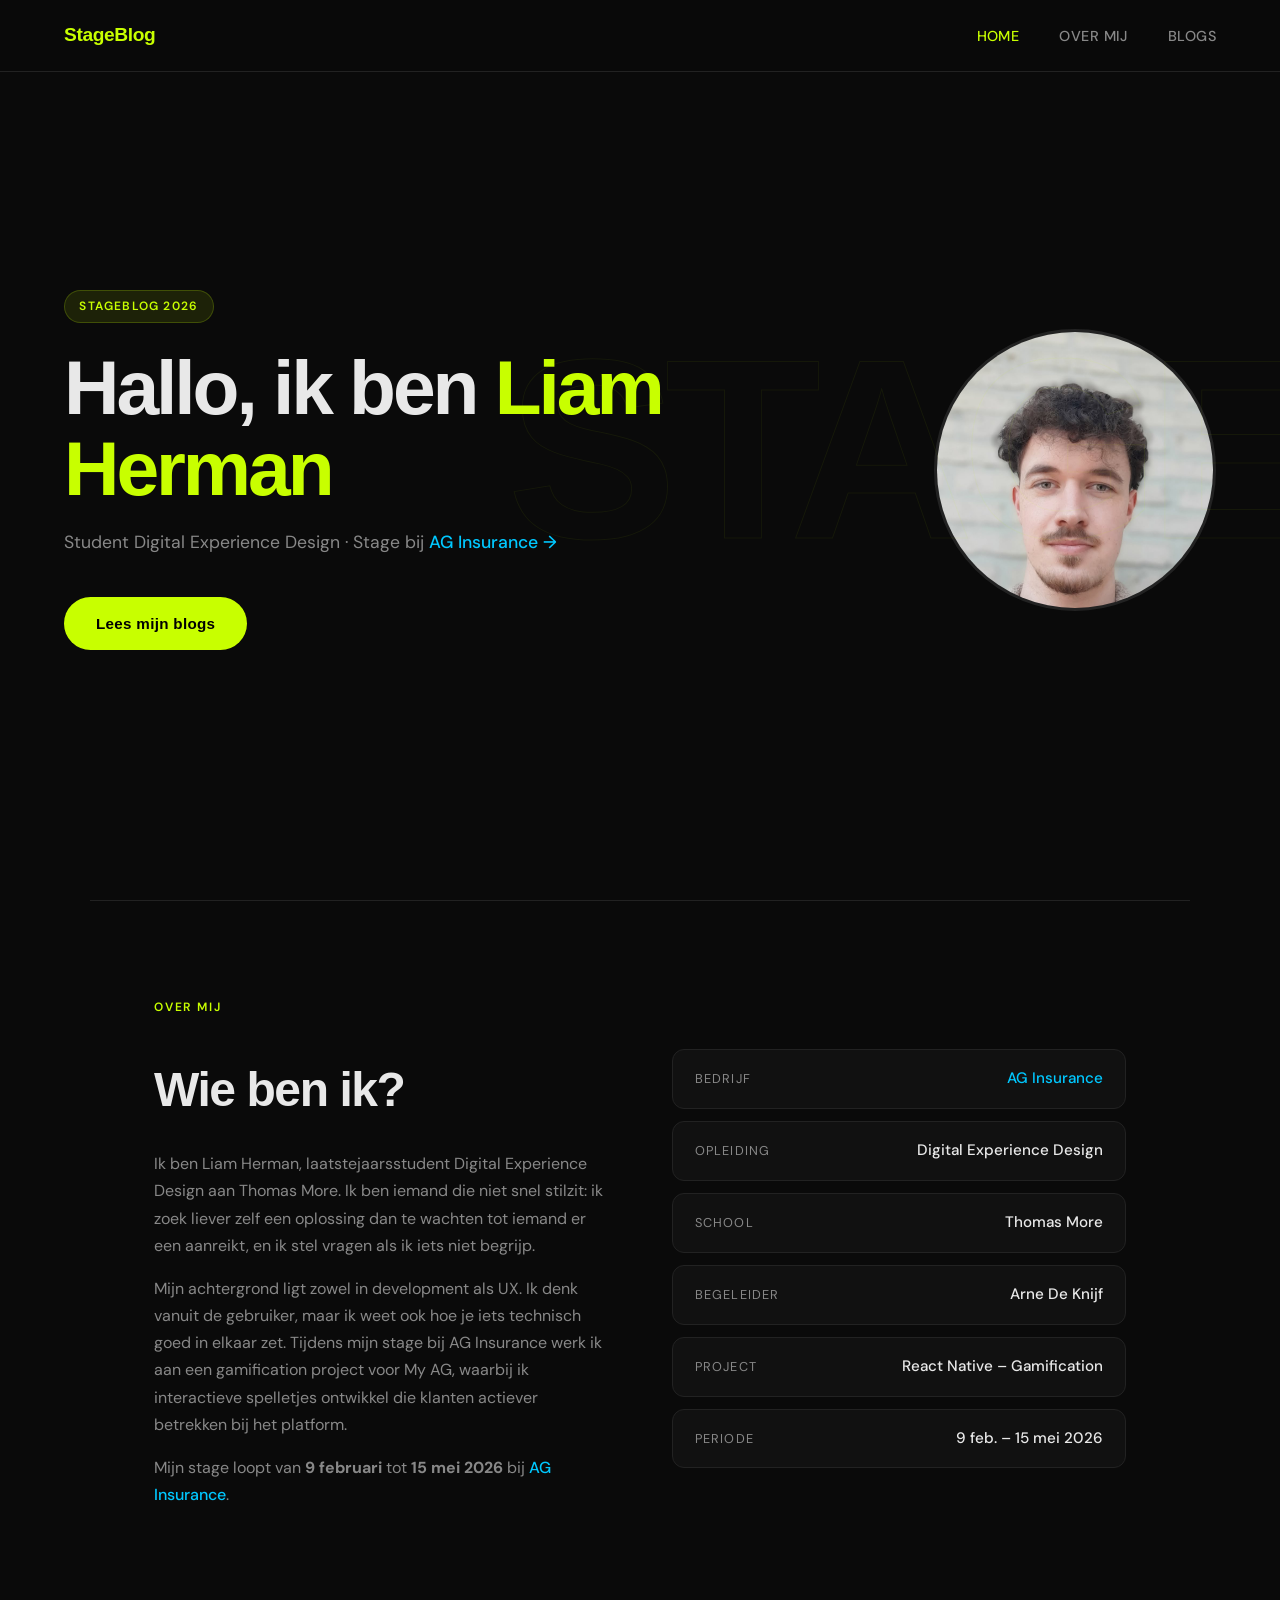
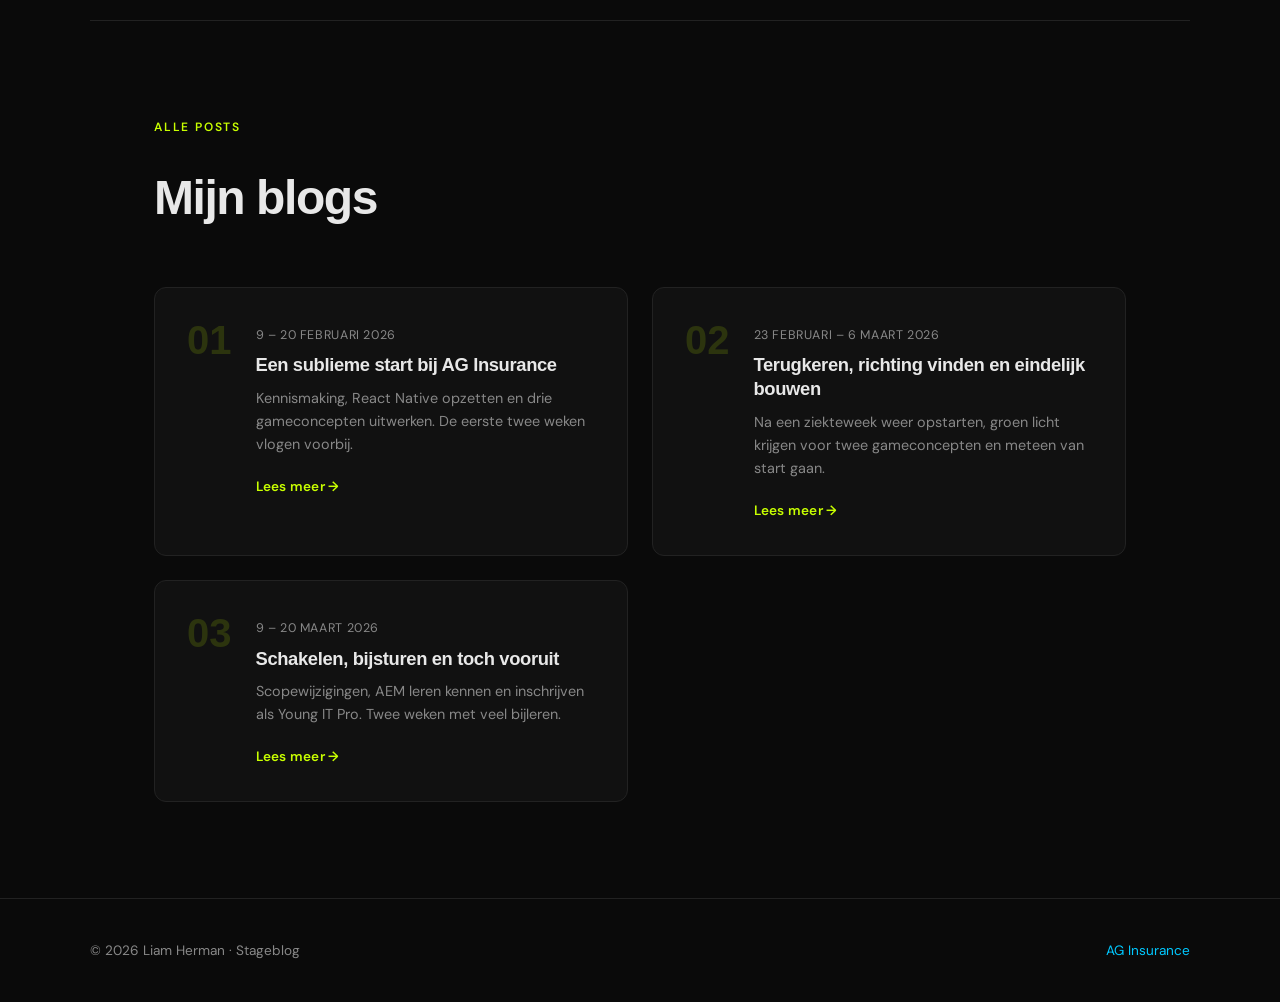
==== index.html @ 070e2cdf "first commit" ====
<!DOCTYPE html>
<html lang="nl">
<head>
  <meta charset="UTF-8" />
  <meta name="viewport" content="width=device-width, initial-scale=1.0"/>
  <title>Stageblog – Liam Herman</title>
  <link rel="preconnect" href="https://fonts.googleapis.com">
  <link href="https://fonts.googleapis.com/css2?family=Syne:wght@400;600;700;800&family=DM+Sans:ital,wght@0,300;0,400;0,500;1,300&display=swap" rel="stylesheet">
  <link rel="stylesheet" href="style.css">
</head>
<body>

  <!-- NAV -->
  <nav>
    <a href="index.html" class="nav-logo">StageBlog</a>
    <ul class="nav-links">
      <li><a href="index.html" class="active">Home</a></li>
      <li><a href="#over-mij">Over mij</a></li>
      <li><a href="#blogs">Blogs</a></li>
    </ul>
    <button class="hamburger" id="hamburger" aria-label="Menu">
      <span></span><span></span><span></span>
    </button>
  </nav>

  <!-- HERO -->
  <header class="hero">
    <div class="hero-content">
      <span class="hero-tag">Stageblog 2026</span>
      <h1>Hallo, ik ben <span class="accent">Liam Herman</span></h1>
      <p class="hero-sub">Student Digital Experience Design · Stage bij <a href="https://www.aginsurance.be" target="_blank" class="company-link">AG Insurance →</a></p>
      <a href="#blogs" class="btn-primary">Lees mijn blogs</a>
    </div>
    <div class="hero-photo">
      <div class="photo-frame">
        <img src="images/foto.jpg" alt="Liam Herman" onerror="this.style.display='none'; this.parentElement.classList.add('no-photo')"/>
        <div class="photo-placeholder"></div>
      </div>
    </div>
    <div class="hero-bg-text">STAGE</div>
  </header>

  <!-- OVER MIJ -->
  <section id="over-mij" class="about-section">
    <div class="section-label">Over mij</div>
    <div class="about-grid">
      <div class="about-text">
        <h2>Wie ben ik?</h2>
        <p>
          Ik ben Liam Herman, laatstejaarsstudent Digital Experience Design aan Thomas More. Ik ben iemand die niet snel stilzit: ik zoek liever zelf een oplossing dan te wachten tot iemand er een aanreikt, en ik stel vragen als ik iets niet begrijp.
        </p>
        <p>
          Mijn achtergrond ligt zowel in development als UX. Ik denk vanuit de gebruiker, maar ik weet ook hoe je iets technisch goed in elkaar zet. Tijdens mijn stage bij AG Insurance werk ik aan een gamification project voor My AG, waarbij ik interactieve spelletjes ontwikkel die klanten actiever betrekken bij het platform.
        </p>
        <p>
          Mijn stage loopt van <strong>9 februari</strong> tot <strong>15 mei 2026</strong> bij <a href="https://www.aginsurance.be" target="_blank" class="company-link">AG Insurance</a>.
        </p>
      </div>
      <div class="about-info">
        <div class="info-card">
          <span class="info-label">Bedrijf</span>
          <span class="info-value"><a href="https://www.aginsurance.be" target="_blank">AG Insurance</a></span>
        </div>
        <div class="info-card">
          <span class="info-label">Opleiding</span>
          <span class="info-value">Digital Experience Design</span>
        </div>
        <div class="info-card">
          <span class="info-label">School</span>
          <span class="info-value">Thomas More</span>
        </div>
        <div class="info-card">
          <span class="info-label">Begeleider</span>
          <span class="info-value">Arne De Knijf</span>
        </div>
        <div class="info-card">
          <span class="info-label">Project</span>
          <span class="info-value">React Native – Gamification</span>
        </div>
        <div class="info-card">
          <span class="info-label">Periode</span>
          <span class="info-value">9 feb. – 15 mei 2026</span>
        </div>
      </div>
    </div>
  </section>

  <!-- BLOG OVERZICHT -->
  <section id="blogs" class="blogs-section">
    <div class="section-label">Alle posts</div>
    <h2 class="section-title">Mijn blogs</h2>

    <div class="blog-grid" id="blog-grid">

      <a href="blogs/blog1.html" class="blog-card">
        <div class="blog-card-number">01</div>
        <div class="blog-card-content">
          <span class="blog-date">9 – 20 februari 2026</span>
          <h3>Een sublieme start bij AG Insurance</h3>
          <p>Kennismaking, React Native opzetten en drie gameconcepten uitwerken. De eerste twee weken vlogen voorbij.</p>
          <span class="blog-read">Lees meer →</span>
        </div>
      </a>

      <a href="blogs/blog2.html" class="blog-card">
        <div class="blog-card-number">02</div>
        <div class="blog-card-content">
          <span class="blog-date">23 februari – 6 maart 2026</span>
          <h3>Terugkeren, richting vinden en eindelijk bouwen</h3>
          <p>Na een ziekteweek weer opstarten, groen licht krijgen voor twee gameconcepten en meteen van start gaan.</p>
          <span class="blog-read">Lees meer →</span>
        </div>
      </a>

      <a href="blogs/blog3.html" class="blog-card">
        <div class="blog-card-number">03</div>
        <div class="blog-card-content">
          <span class="blog-date">9 – 20 maart 2026</span>
          <h3>Schakelen, bijsturen en toch vooruit</h3>
          <p>Scopewijzigingen, AEM leren kennen en inschrijven als Young IT Pro. Twee weken met veel bijleren.</p>
          <span class="blog-read">Lees meer →</span>
        </div>
      </a>

      <!-- Voeg hier toekomstige blog-cards toe -->

    </div>
  </section>

  <!-- FOOTER -->
  <footer>
    <div class="footer-inner">
      <p>© <span id="year"></span> Liam Herman · Stageblog</p>
      <p><a href="https://www.aginsurance.be" target="_blank">AG Insurance</a></p>
    </div>
  </footer>

  <script src="script.js"></script>
</body>
</html>
---- style.css ----
/* ─── RESET & VARIABLES ─── */
*, *::before, *::after { box-sizing: border-box; margin: 0; padding: 0; }

:root {
  --bg:        #0a0a0a;
  --surface:   #111111;
  --surface2:  #181818;
  --border:    #222222;
  --text:      #e8e8e8;
  --text-muted:#888888;
  --accent:    #c8ff00;
  --accent2:   #00c8ff;
  --font-head: 'Clash Display', sans-serif;
  --font-body: 'DM Sans', sans-serif;
  --radius:    12px;
  --max-w:     1100px;
}

html { scroll-behavior: smooth; }

body {
  background: var(--bg);
  color: var(--text);
  font-family: var(--font-body);
  font-size: 16px;
  line-height: 1.7;
  overflow-x: hidden;
}

a { color: inherit; text-decoration: none; }
img { display: block; max-width: 100%; }

/* ─── NAV ─── */
nav {
  position: fixed; top: 0; left: 0; right: 0; z-index: 100;
  display: flex; align-items: center; justify-content: space-between;
  padding: 1.2rem 5%;
  background: rgba(10,10,10,0.85);
  backdrop-filter: blur(16px);
  border-bottom: 1px solid var(--border);
}

.nav-logo {
  font-family: var(--font-head);
  font-weight: 800;
  font-size: 1.2rem;
  letter-spacing: -0.02em;
  color: var(--accent);
}

.nav-links {
  list-style: none;
  display: flex; gap: 2.5rem;
}

.nav-links a {
  font-size: 0.9rem;
  font-weight: 500;
  color: var(--text-muted);
  transition: color 0.2s;
  letter-spacing: 0.03em;
  text-transform: uppercase;
}

.nav-links a:hover,
.nav-links a.active { color: var(--accent); }

.hamburger {
  display: none;
  flex-direction: column; gap: 5px;
  background: none; border: none; cursor: pointer; padding: 4px;
}
.hamburger span {
  display: block; width: 24px; height: 2px;
  background: var(--text);
  transition: 0.3s;
}
.hamburger.open span:nth-child(1) { transform: translateY(7px) rotate(45deg); }
.hamburger.open span:nth-child(2) { opacity: 0; }
.hamburger.open span:nth-child(3) { transform: translateY(-7px) rotate(-45deg); }

/* ─── HERO ─── */
.hero {
  min-height: 100vh;
  display: flex; align-items: center;
  padding: 120px 5% 80px;
  position: relative;
  overflow: hidden;
  gap: 4rem;
}

.hero-bg-text {
  position: absolute;
  right: -2%;
  top: 50%;
  transform: translateY(-50%);
  font-family: var(--font-head);
  font-weight: 800;
  font-size: clamp(8rem, 20vw, 18rem);
  color: transparent;
  -webkit-text-stroke: 1px rgba(200,255,0,0.06);
  pointer-events: none;
  user-select: none;
  letter-spacing: -0.05em;
  white-space: nowrap;
}

.hero-content {
  flex: 1;
  animation: fadeUp 0.8s ease both;
}

.hero-tag {
  display: inline-block;
  background: rgba(200,255,0,0.1);
  color: var(--accent);
  font-size: 0.75rem;
  font-weight: 600;
  letter-spacing: 0.1em;
  text-transform: uppercase;
  padding: 0.35rem 0.9rem;
  border-radius: 100px;
  border: 1px solid rgba(200,255,0,0.2);
  margin-bottom: 1.5rem;
}

.hero h1 {
  font-family: var(--font-head);
  font-size: clamp(2.8rem, 6vw, 5rem);
  font-weight: 800;
  line-height: 1.05;
  letter-spacing: -0.04em;
  margin-bottom: 1.2rem;
}

.accent { color: var(--accent); }

.hero-sub {
  font-size: 1.1rem;
  color: var(--text-muted);
  margin-bottom: 2.5rem;
}

.company-link {
  color: var(--accent2);
  font-weight: 500;
  transition: opacity 0.2s;
}
.company-link:hover { opacity: 0.75; }

.btn-primary {
  display: inline-block;
  background: var(--accent);
  color: #000;
  font-family: var(--font-head);
  font-weight: 700;
  font-size: 0.95rem;
  padding: 0.85rem 2rem;
  border-radius: 100px;
  letter-spacing: 0.02em;
  transition: transform 0.2s, box-shadow 0.2s;
}
.btn-primary:hover {
  transform: translateY(-2px);
  box-shadow: 0 8px 30px rgba(200,255,0,0.25);
}

.hero-photo {
  flex-shrink: 0;
  animation: fadeUp 0.8s 0.2s ease both;
}

.photo-frame {
  width: clamp(200px, 22vw, 300px);
  height: clamp(200px, 22vw, 300px);
  border-radius: 50%;
  overflow: hidden;
  border: 3px solid var(--border);
  position: relative;
  background: var(--surface2);
}

.photo-frame img {
  width: 100%; height: 100%;
  object-fit: cover;
}

.photo-placeholder {
  display: none;
  position: absolute; inset: 0;
  align-items: center; justify-content: center;
  font-family: var(--font-head);
  font-weight: 800;
  font-size: 3rem;
  color: var(--accent);
  background-image: url("images/me.png");
  background-size: cover;
}

.photo-frame.no-photo .photo-placeholder { display: flex; }

/* ─── SECTION SHARED ─── */
section {
  padding: 6rem 5%;
  max-width: var(--max-w);
  margin: 0 auto;
}

.section-label {
  font-size: 0.75rem;
  font-weight: 600;
  letter-spacing: 0.15em;
  text-transform: uppercase;
  color: var(--accent);
  margin-bottom: 1.2rem;
}

/* ─── ABOUT ─── */
.about-section { border-top: 1px solid var(--border); }

.about-grid {
  display: grid;
  grid-template-columns: 1fr 1fr;
  gap: 4rem;
  align-items: start;
  margin-top: 2rem;
}

.about-text h2 {
  font-family: var(--font-head);
  font-size: clamp(2rem, 4vw, 3rem);
  font-weight: 800;
  letter-spacing: -0.03em;
  margin-bottom: 1.2rem;
}

.about-text p {
  color: var(--text-muted);
  margin-bottom: 1rem;
}

.about-info {
  display: flex; flex-direction: column; gap: 0.75rem;
}

.info-card {
  background: var(--surface);
  border: 1px solid var(--border);
  border-radius: var(--radius);
  padding: 1rem 1.4rem;
  display: flex; justify-content: space-between; align-items: center;
  transition: border-color 0.2s;
}
.info-card:hover { border-color: var(--accent); }

.info-label {
  font-size: 0.8rem;
  text-transform: uppercase;
  letter-spacing: 0.08em;
  color: var(--text-muted);
}

.info-value {
  font-weight: 500;
  font-size: 0.95rem;
}
.info-value a { color: var(--accent2); }
.info-value a:hover { text-decoration: underline; }

/* ─── BLOGS ─── */
.blogs-section {
  border-top: 1px solid var(--border);
  max-width: var(--max-w);
  margin: 0 auto;
  padding: 6rem 5%;
}

.section-title {
  font-family: var(--font-head);
  font-size: clamp(2rem, 4vw, 3rem);
  font-weight: 800;
  letter-spacing: -0.03em;
  margin-bottom: 3rem;
}

.blog-grid {
  display: grid;
  grid-template-columns: repeat(auto-fill, minmax(320px, 1fr));
  gap: 1.5rem;
}

.blog-card {
  background: var(--surface);
  border: 1px solid var(--border);
  border-radius: var(--radius);
  padding: 2rem;
  display: flex; gap: 1.5rem;
  transition: border-color 0.25s, transform 0.25s, box-shadow 0.25s;
  cursor: pointer;
}

.blog-card:hover {
  border-color: var(--accent);
  transform: translateY(-4px);
  box-shadow: 0 12px 40px rgba(200,255,0,0.08);
}

.blog-card-number {
  font-family: var(--font-head);
  font-size: 2.5rem;
  font-weight: 800;
  color: rgba(200,255,0,0.15);
  line-height: 1;
  flex-shrink: 0;
  transition: color 0.25s;
}
.blog-card:hover .blog-card-number { color: rgba(200,255,0,0.35); }

.blog-card-content { flex: 1; }

.blog-date {
  font-size: 0.78rem;
  color: var(--text-muted);
  letter-spacing: 0.05em;
  text-transform: uppercase;
}

.blog-card-content h3 {
  font-family: var(--font-head);
  font-size: 1.15rem;
  font-weight: 700;
  margin: 0.4rem 0 0.6rem;
  letter-spacing: -0.02em;
  line-height: 1.3;
}

.blog-card-content p {
  font-size: 0.9rem;
  color: var(--text-muted);
  line-height: 1.6;
  margin-bottom: 1rem;
}

.blog-read {
  font-size: 0.85rem;
  font-weight: 600;
  color: var(--accent);
  letter-spacing: 0.02em;
}

/* ─── FOOTER ─── */
footer {
  border-top: 1px solid var(--border);
  padding: 2.5rem 5%;
}

.footer-inner {
  max-width: var(--max-w);
  margin: 0 auto;
  display: flex; justify-content: space-between; align-items: center;
  flex-wrap: wrap; gap: 0.5rem;
}

footer p {
  font-size: 0.85rem;
  color: var(--text-muted);
}

footer a { color: var(--accent2); }
footer a:hover { text-decoration: underline; }

/* ─── ANIMATIONS ─── */
@keyframes fadeUp {
  from { opacity: 0; transform: translateY(30px); }
  to   { opacity: 1; transform: translateY(0); }
}

/* ─── RESPONSIVE ─── */
@media (max-width: 768px) {
  .nav-links {
    display: none;
    position: fixed;
    top: 65px; left: 0; right: 0;
    background: var(--surface);
    flex-direction: column;
    gap: 0;
    border-bottom: 1px solid var(--border);
  }
  .nav-links.open { display: flex; }
  .nav-links li a {
    display: block;
    padding: 1.1rem 5%;
    border-bottom: 1px solid var(--border);
  }
  .hamburger { display: flex; }

  .hero { flex-direction: column; text-align: center; padding-top: 100px; }
  .hero-photo { order: -1; }
  .about-grid { grid-template-columns: 1fr; gap: 2rem; }
  .blog-grid { grid-template-columns: 1fr; }
  .footer-inner { flex-direction: column; text-align: center; }
}
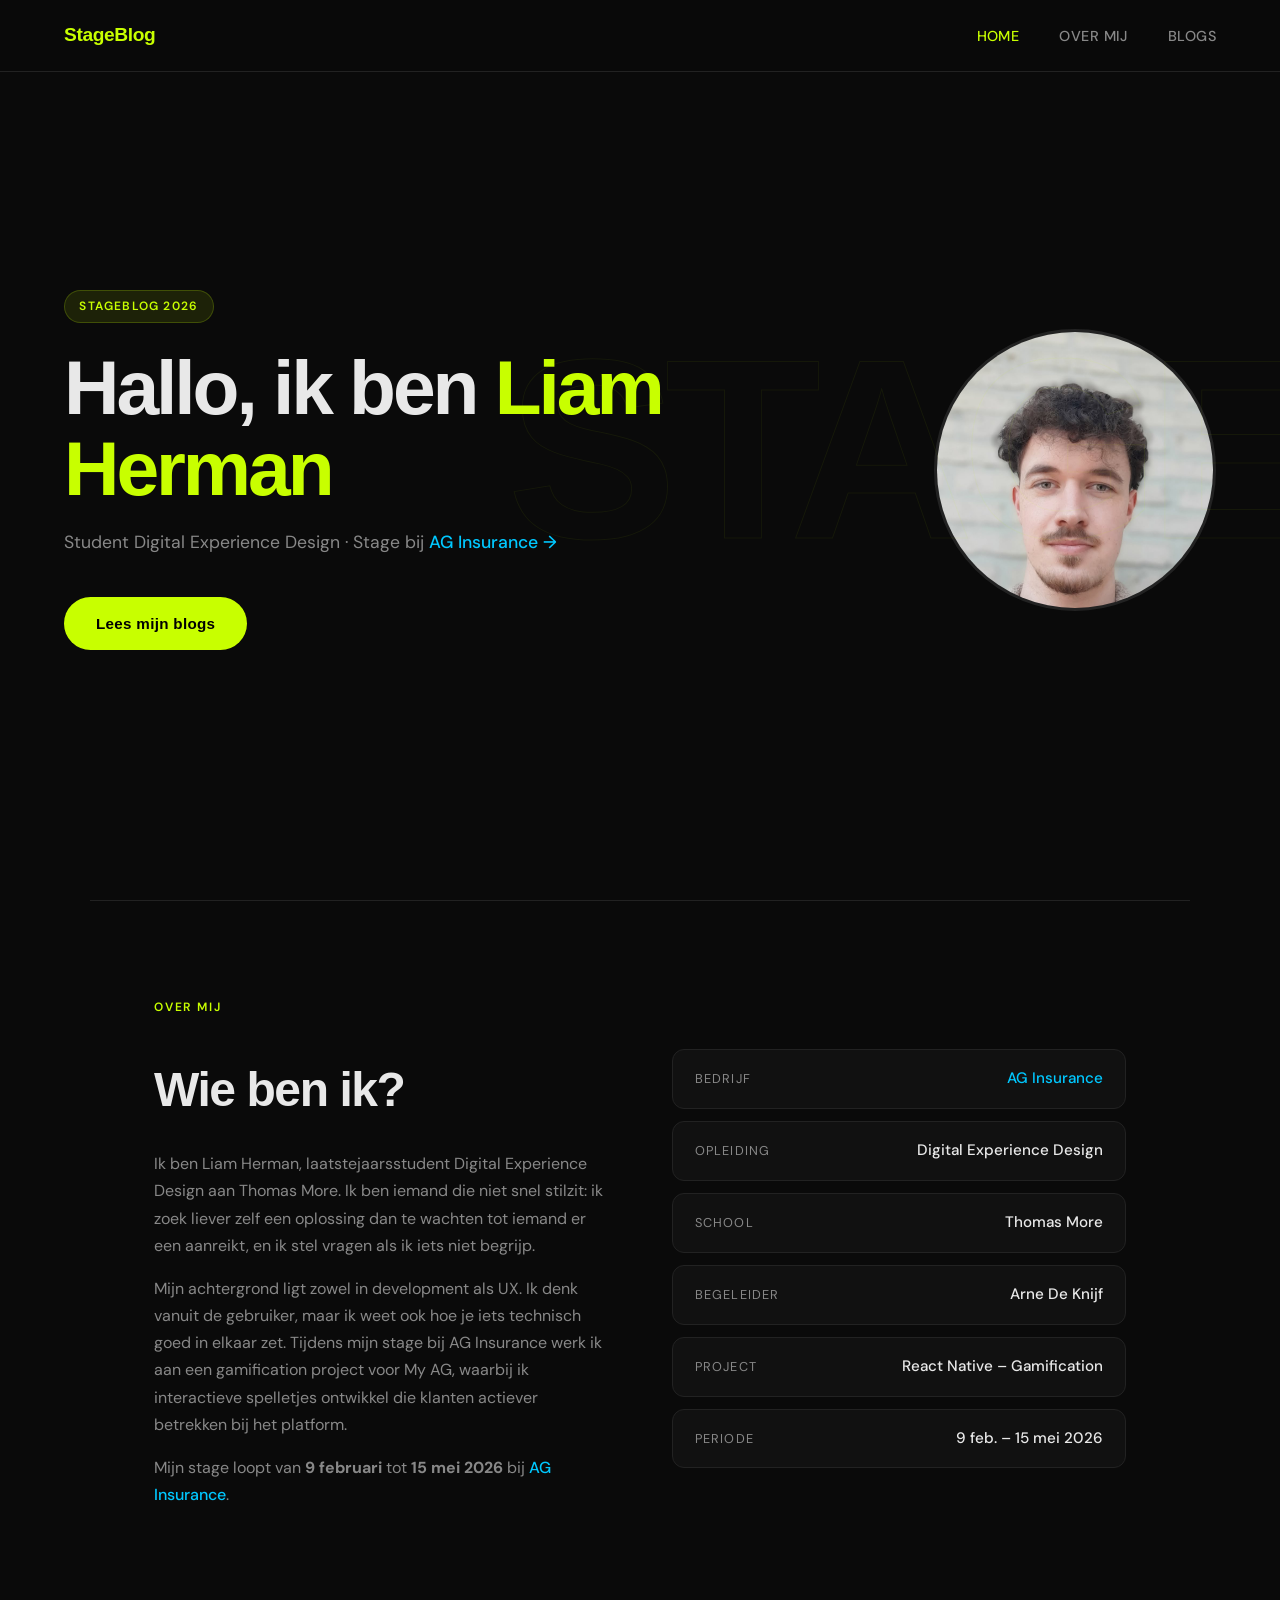
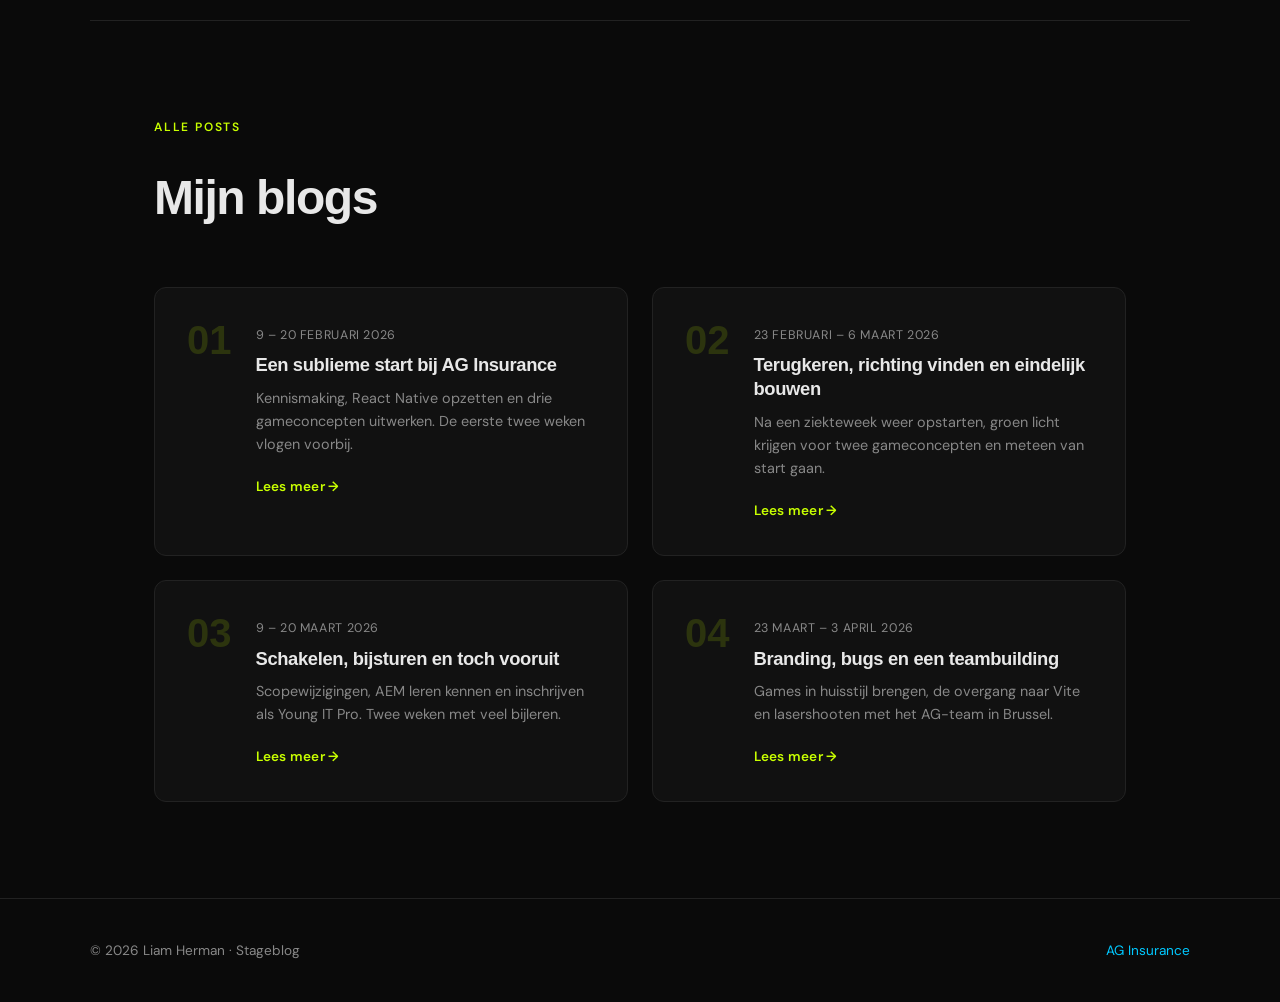
==== commit b911e7c7: "Added blog 4" ====
--- a/index.html
+++ b/index.html
@@ -122,6 +122,16 @@
         </div>
       </a>
 
+      <a href="blogs/blog4.html" class="blog-card">
+        <div class="blog-card-number">04</div>
+        <div class="blog-card-content">
+          <span class="blog-date">23 maart – 3 april 2026</span>
+          <h3>Branding, bugs en een teambuilding</h3>
+          <p>Games in huisstijl brengen, de overgang naar Vite en lasershooten met het AG-team in Brussel.</p>
+          <span class="blog-read">Lees meer →</span>
+        </div>
+      </a>
+
       <!-- Voeg hier toekomstige blog-cards toe -->
 
     </div>
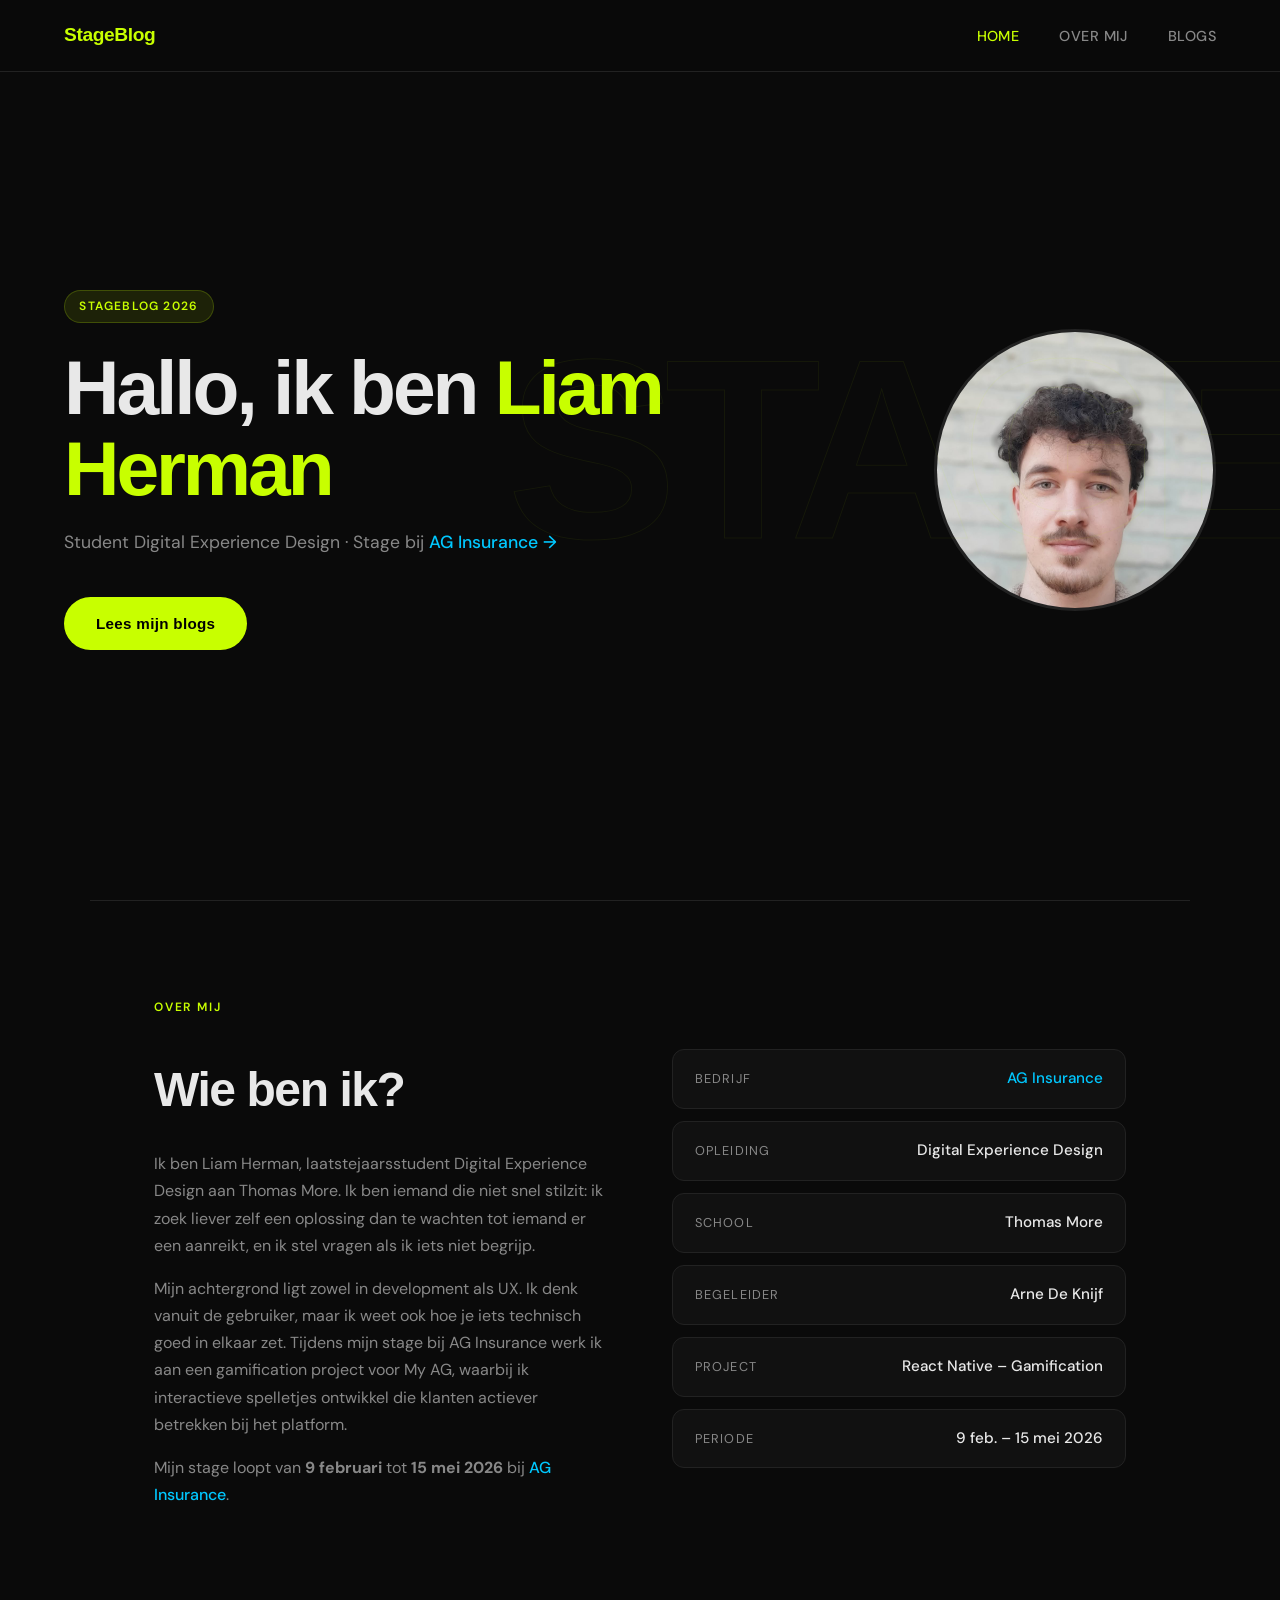
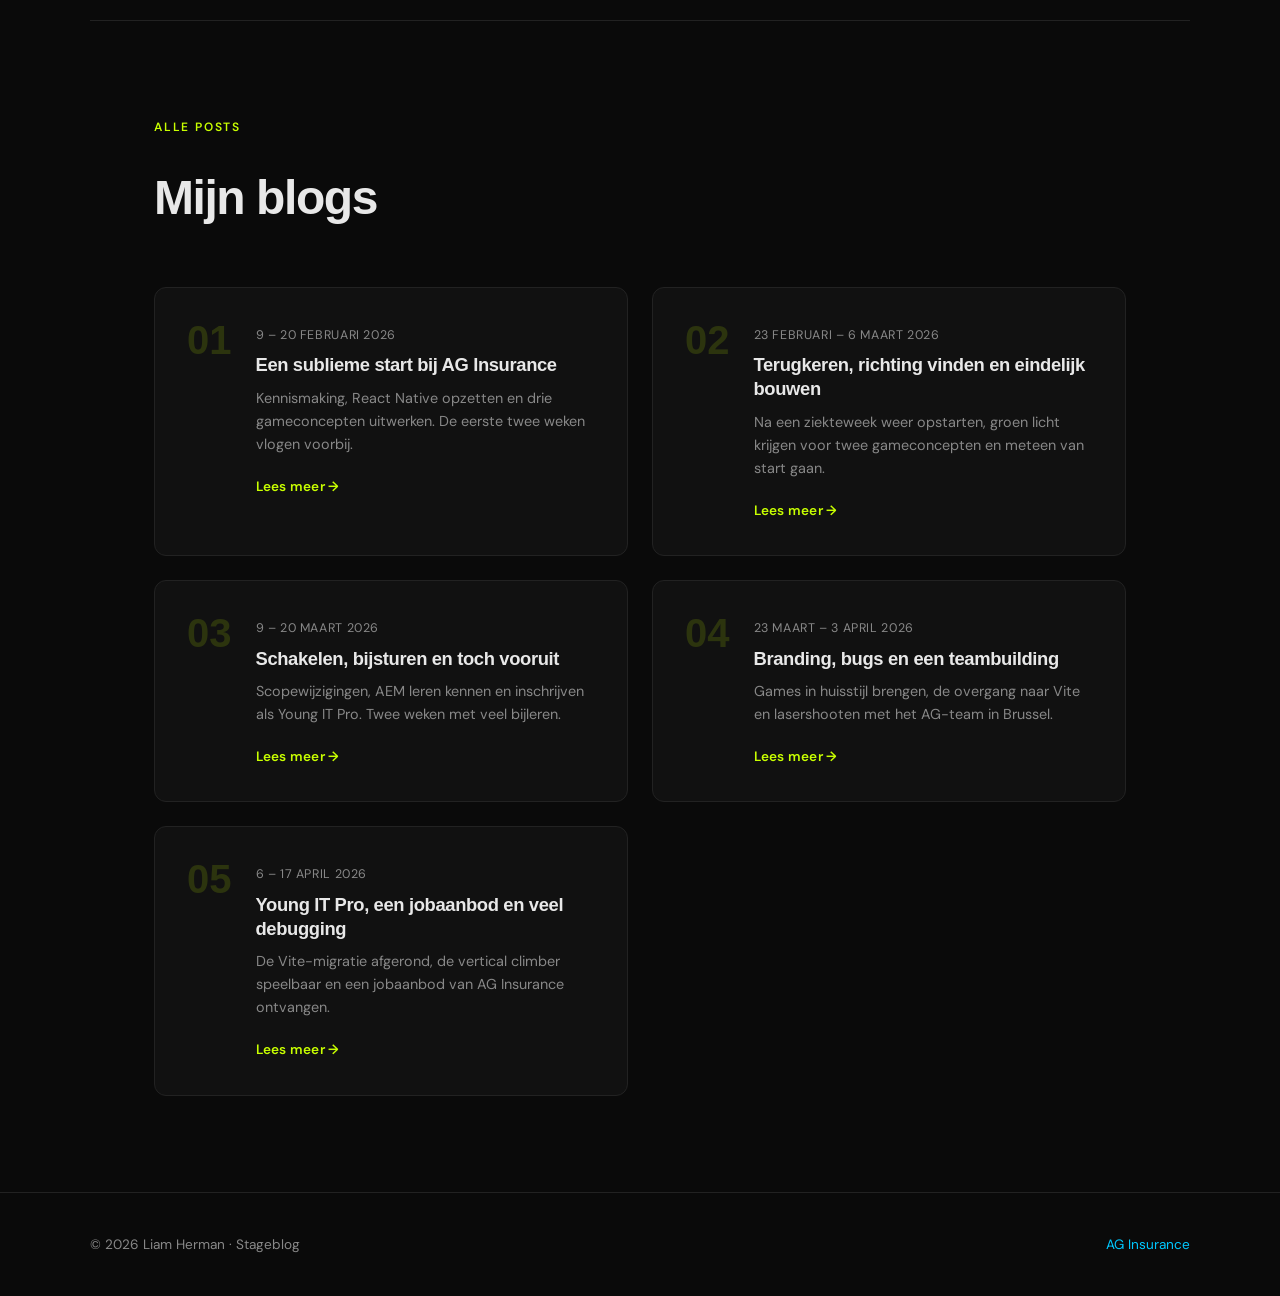
==== commit 646c3fba: "Add blog 5" ====
--- a/index.html
+++ b/index.html
@@ -132,6 +132,16 @@
         </div>
       </a>
 
+      <a href="blogs/blog5.html" class="blog-card">
+        <div class="blog-card-number">05</div>
+        <div class="blog-card-content">
+          <span class="blog-date">6 – 17 april 2026</span>
+          <h3>Young IT Pro, een jobaanbod en veel debugging</h3>
+          <p>De Vite-migratie afgerond, de vertical climber speelbaar en een jobaanbod van AG Insurance ontvangen.</p>
+          <span class="blog-read">Lees meer →</span>
+        </div>
+      </a>
+
       <!-- Voeg hier toekomstige blog-cards toe -->
 
     </div>
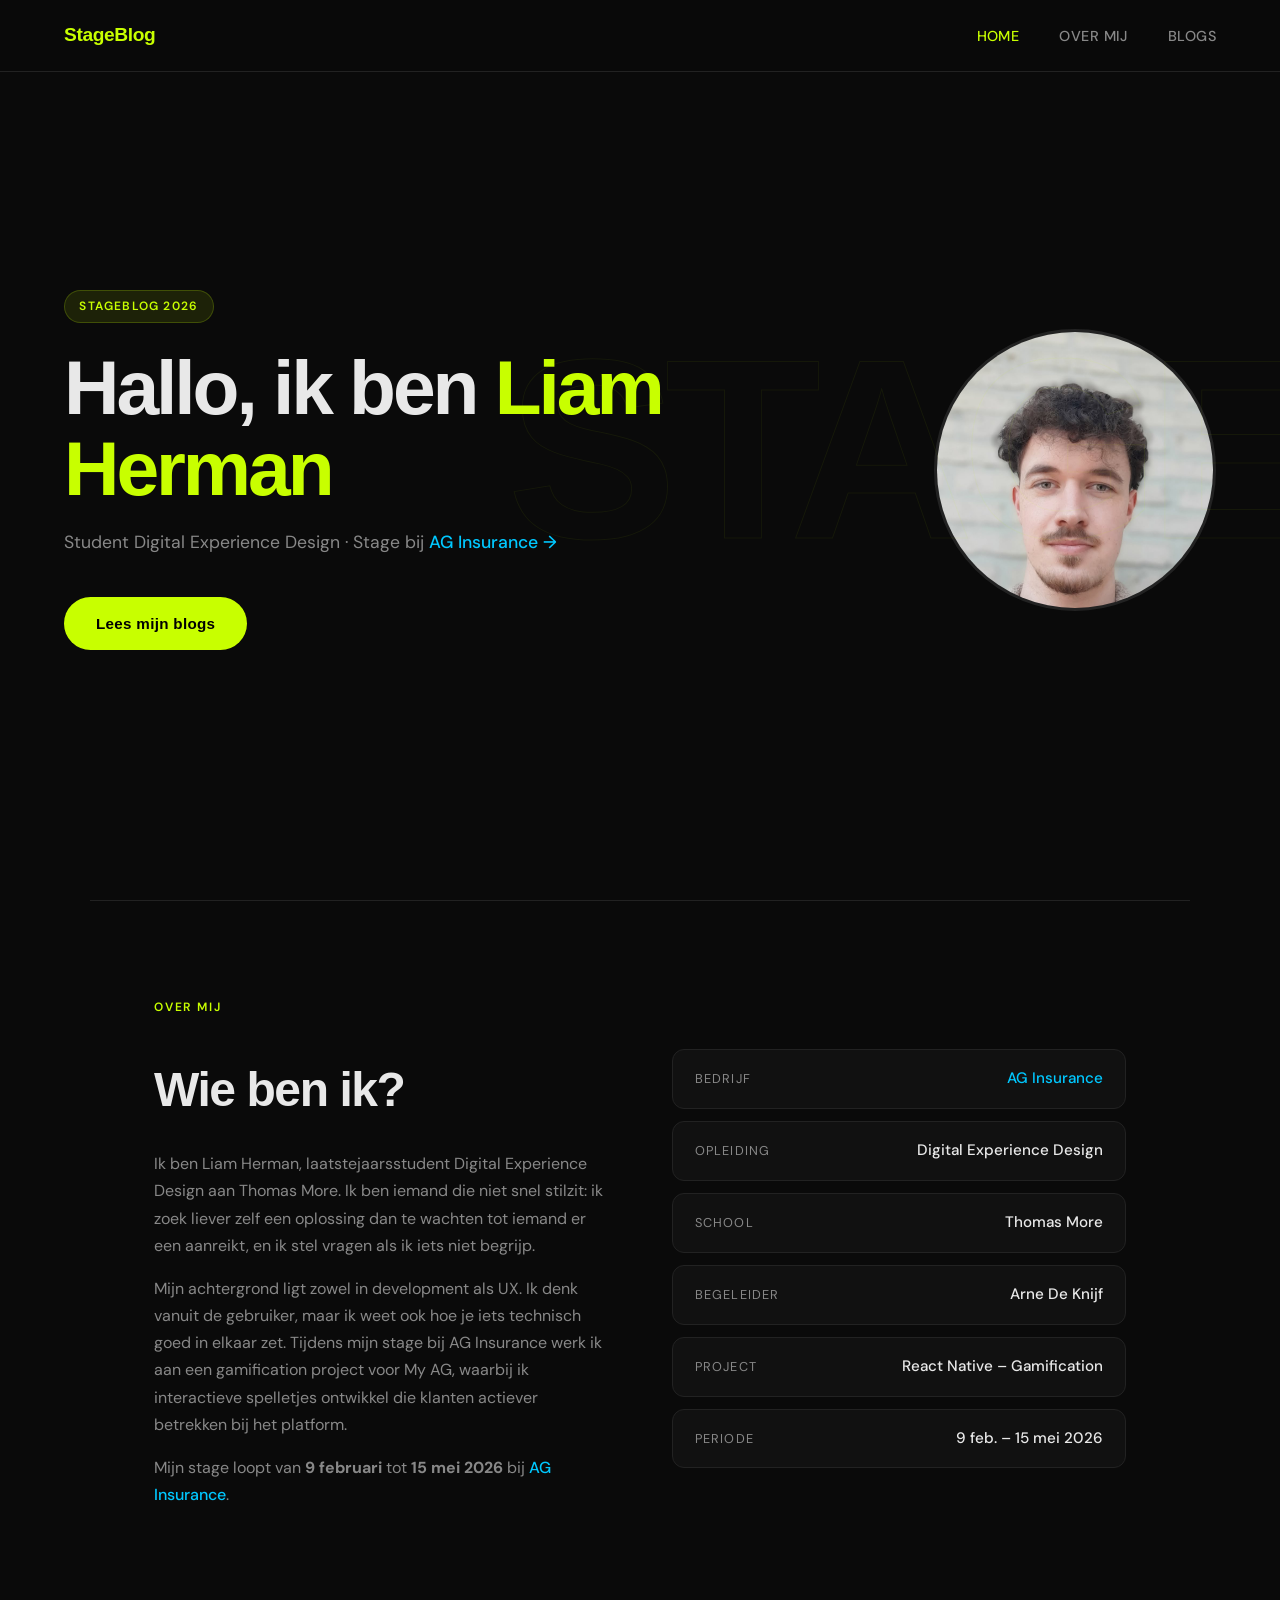
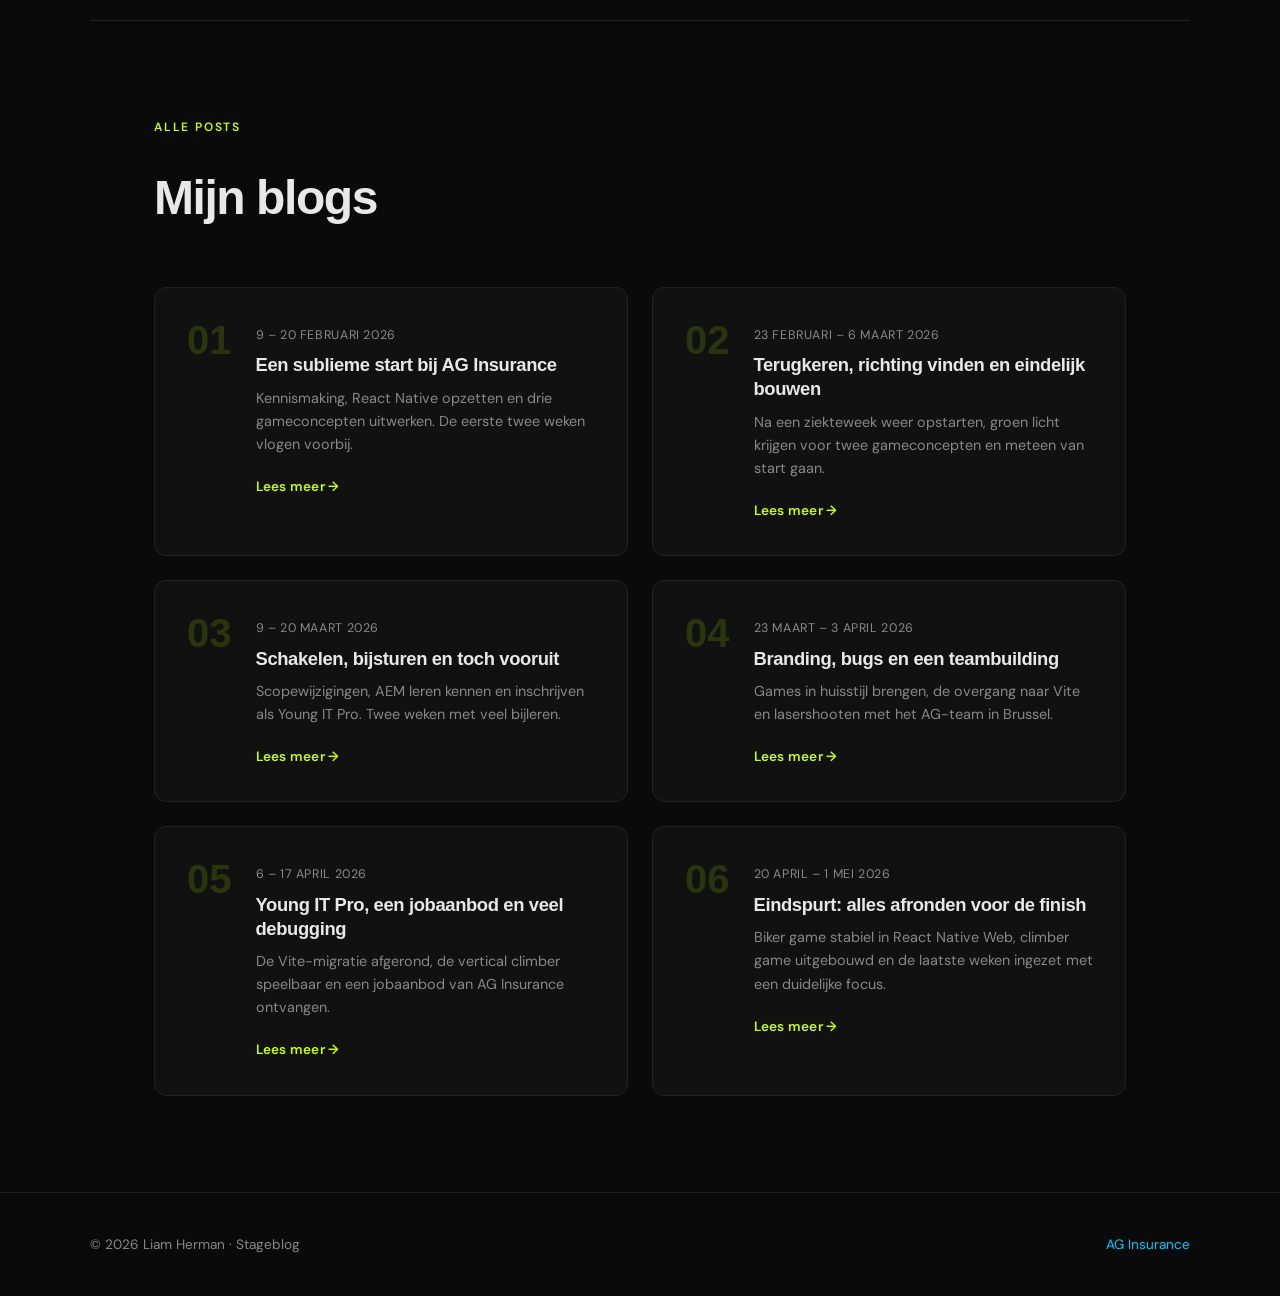
==== commit 1ae8223a: "Added blog 6" ====
--- a/index.html
+++ b/index.html
@@ -142,6 +142,17 @@
         </div>
       </a>
 
+      <a href="blogs/blog6.html" class="blog-card">
+        <div class="blog-card-number">06</div>
+        <div class="blog-card-content">
+          <span class="blog-date">20 april – 1 mei 2026</span>
+          <h3>Eindspurt: alles afronden voor de finish</h3>
+          <p>Biker game stabiel in React Native Web, climber game uitgebouwd en de laatste weken ingezet met een duidelijke focus.</p>
+          <span class="blog-read">Lees meer →</span>
+        </div>
+      </a>
+
+
       <!-- Voeg hier toekomstige blog-cards toe -->
 
     </div>
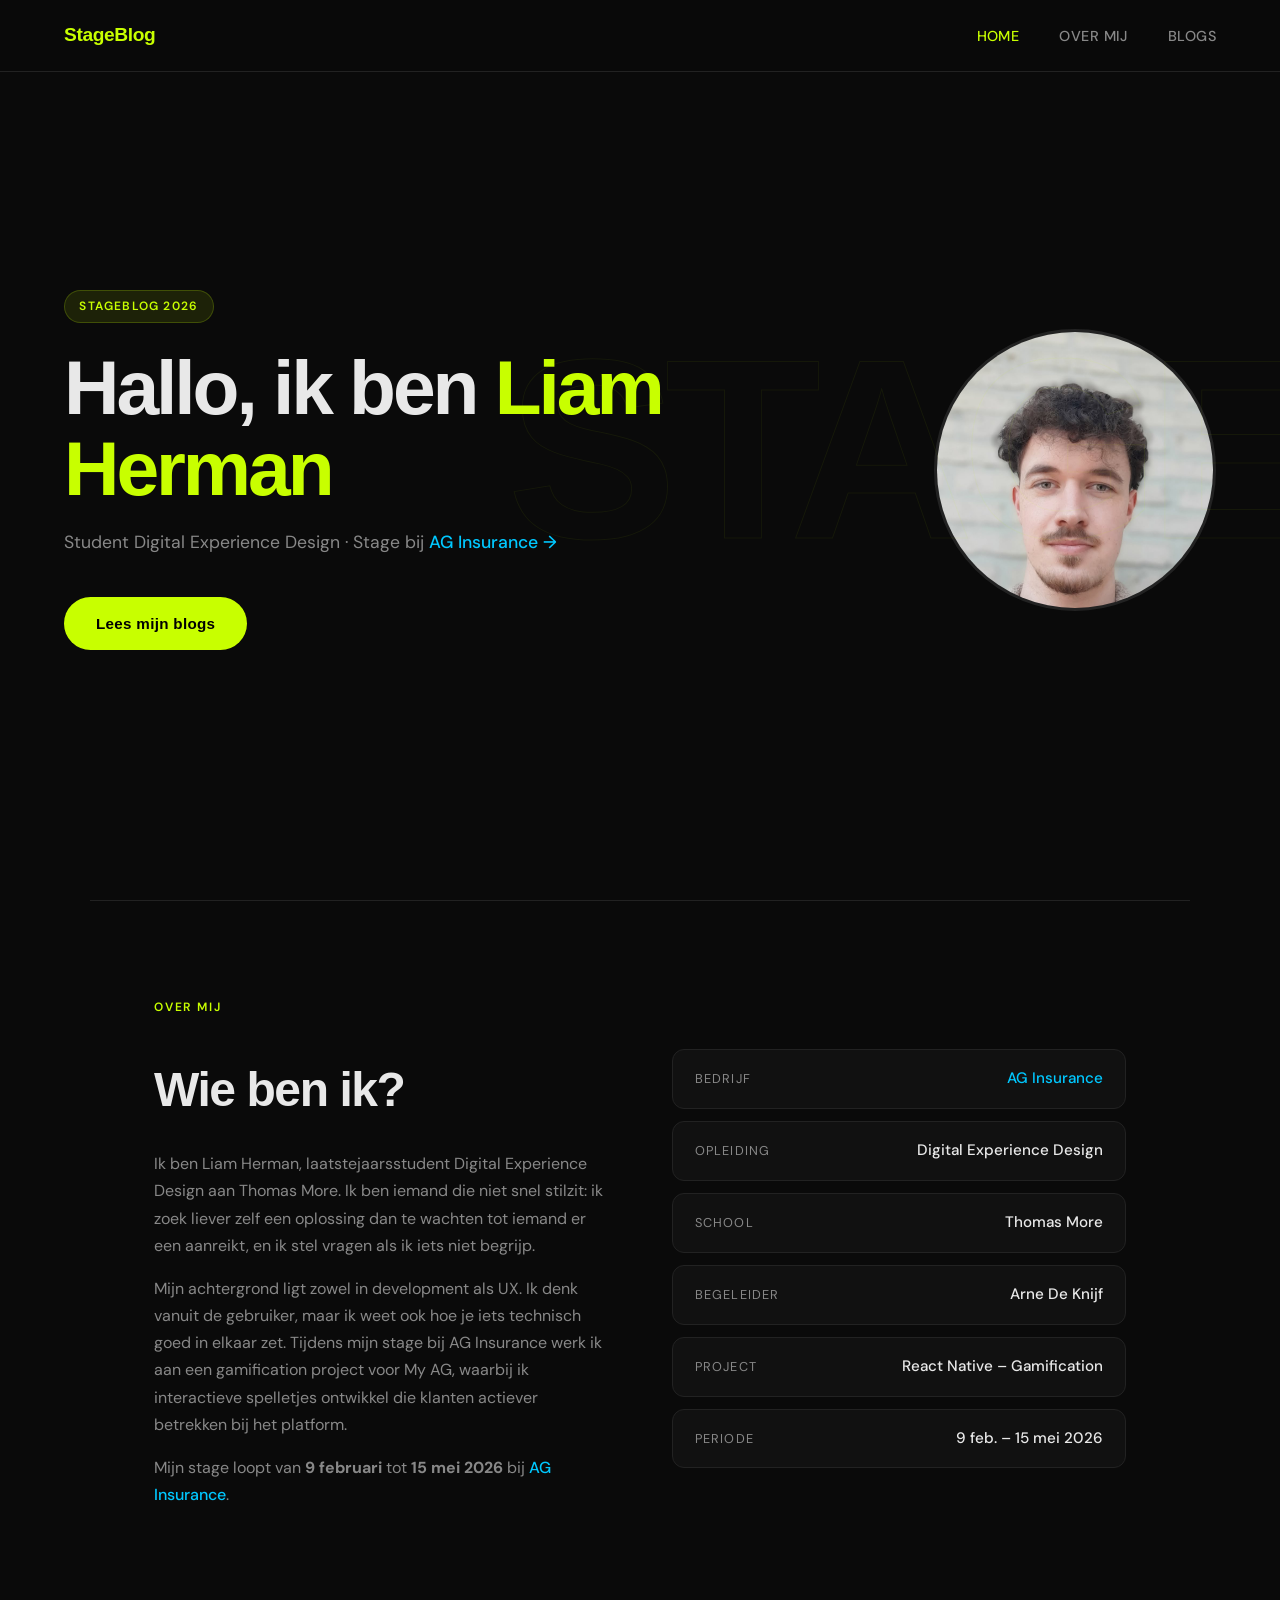
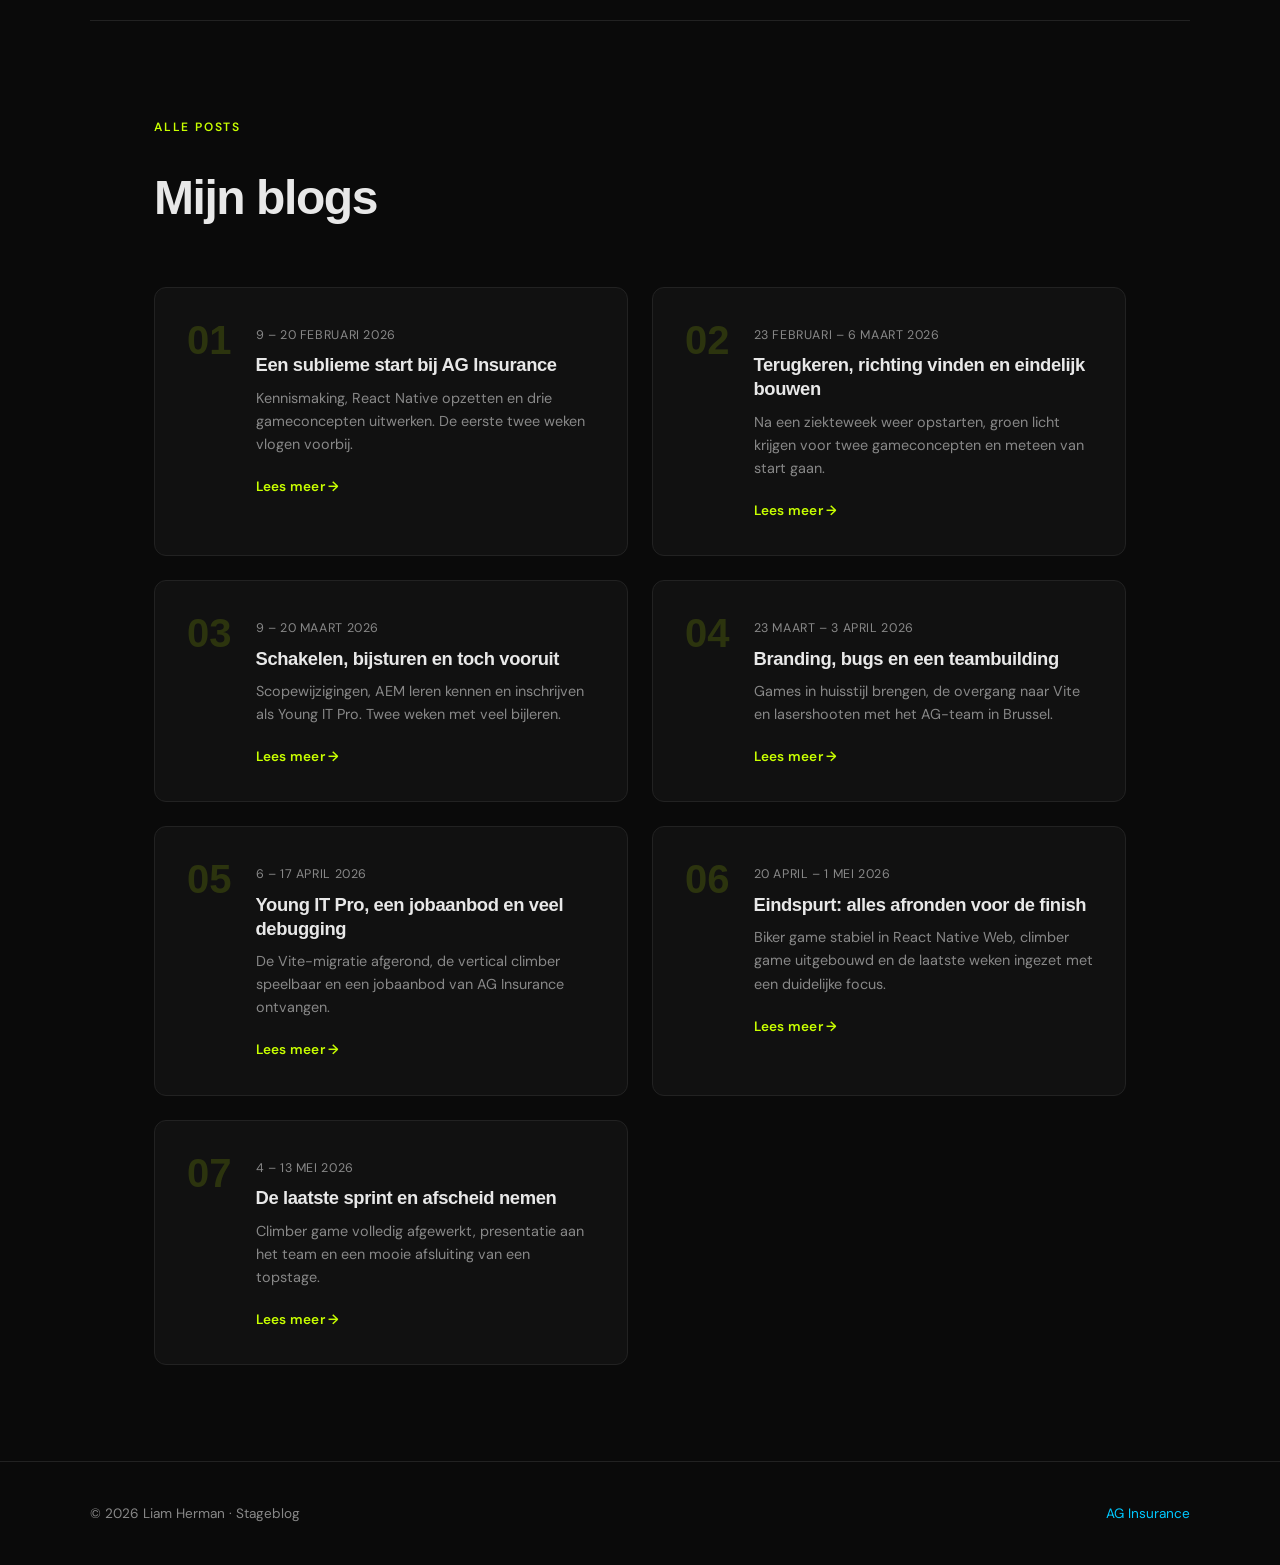
==== commit e33806ac: "blog 7 toegevoegd, stage volledig" ====
--- a/index.html
+++ b/index.html
@@ -152,6 +152,16 @@
         </div>
       </a>
 
+      <a href="blogs/blog7.html" class="blog-card">
+        <div class="blog-card-number">07</div>
+        <div class="blog-card-content">
+          <span class="blog-date">4 – 13 mei 2026</span>
+          <h3>De laatste sprint en afscheid nemen</h3>
+          <p>Climber game volledig afgewerkt, presentatie aan het team en een mooie afsluiting van een topstage.</p>
+          <span class="blog-read">Lees meer →</span>
+        </div>
+      </a>
+
 
       <!-- Voeg hier toekomstige blog-cards toe -->
 
